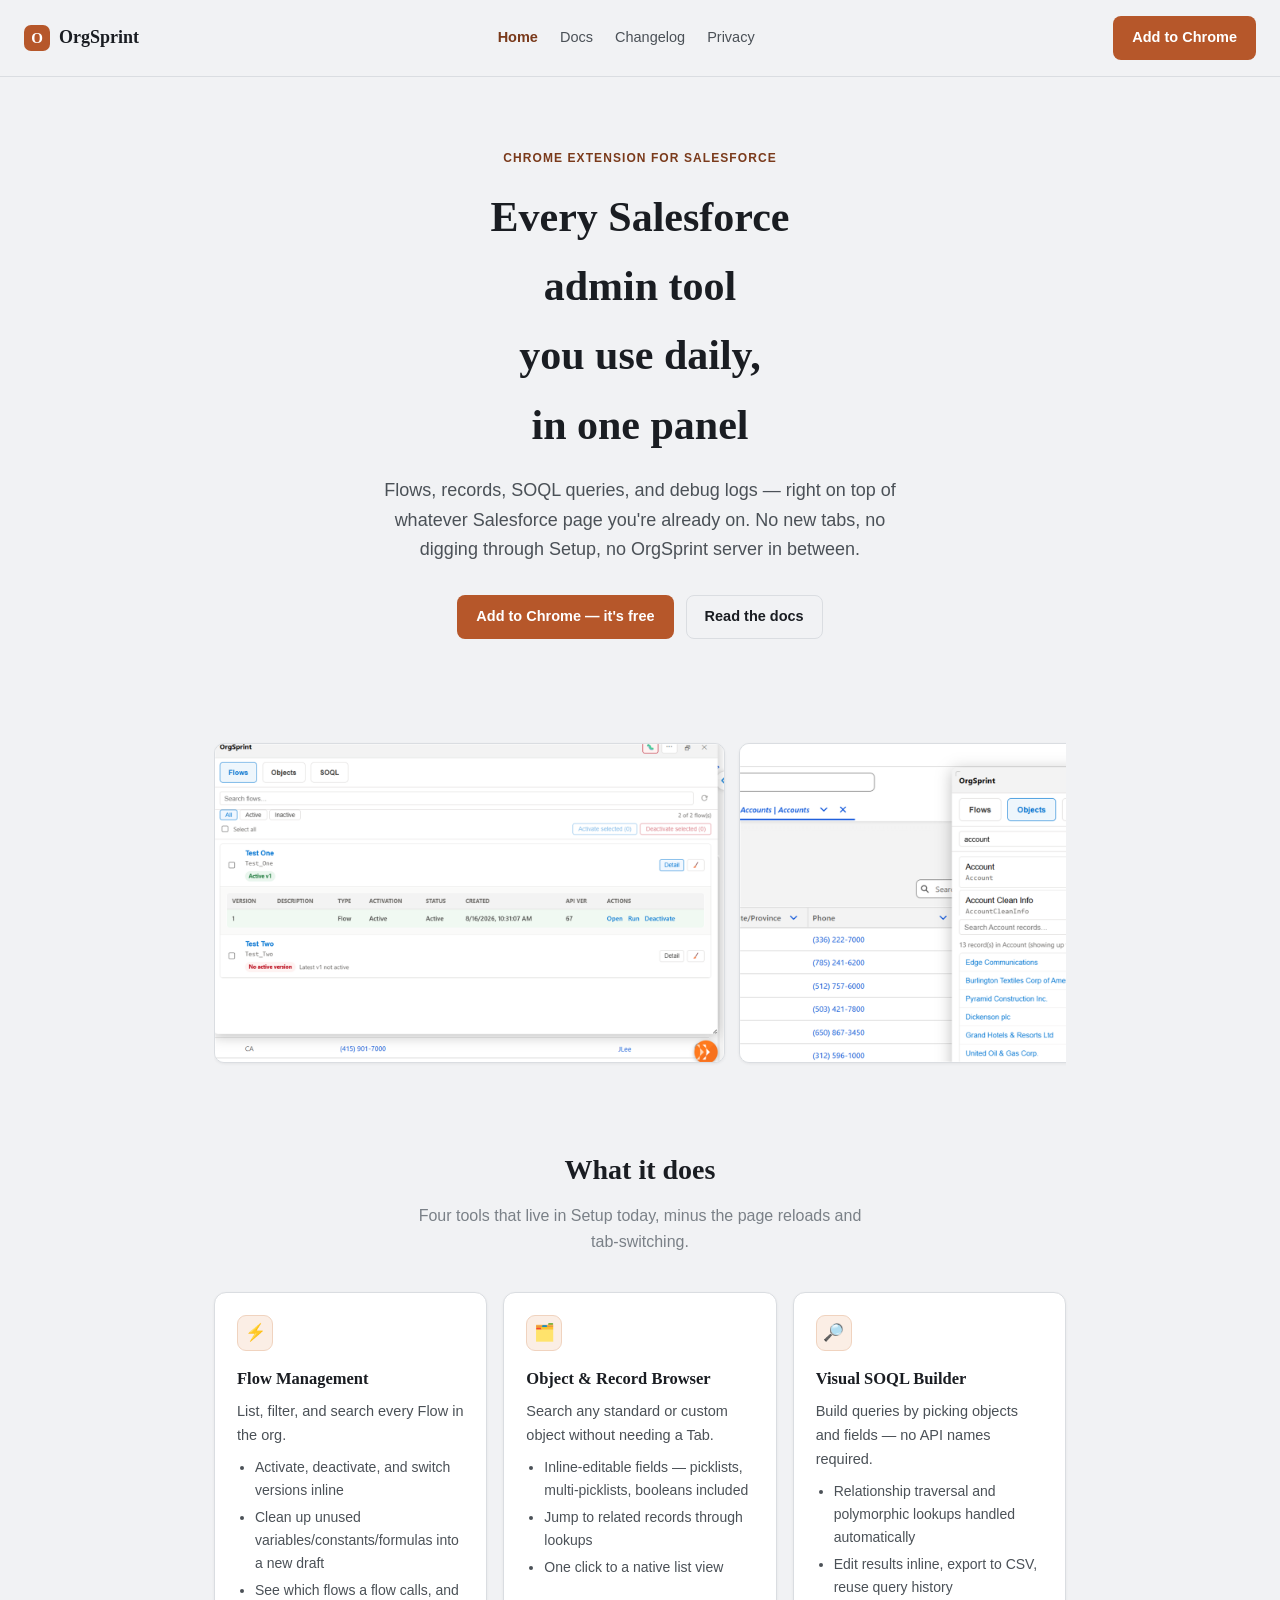
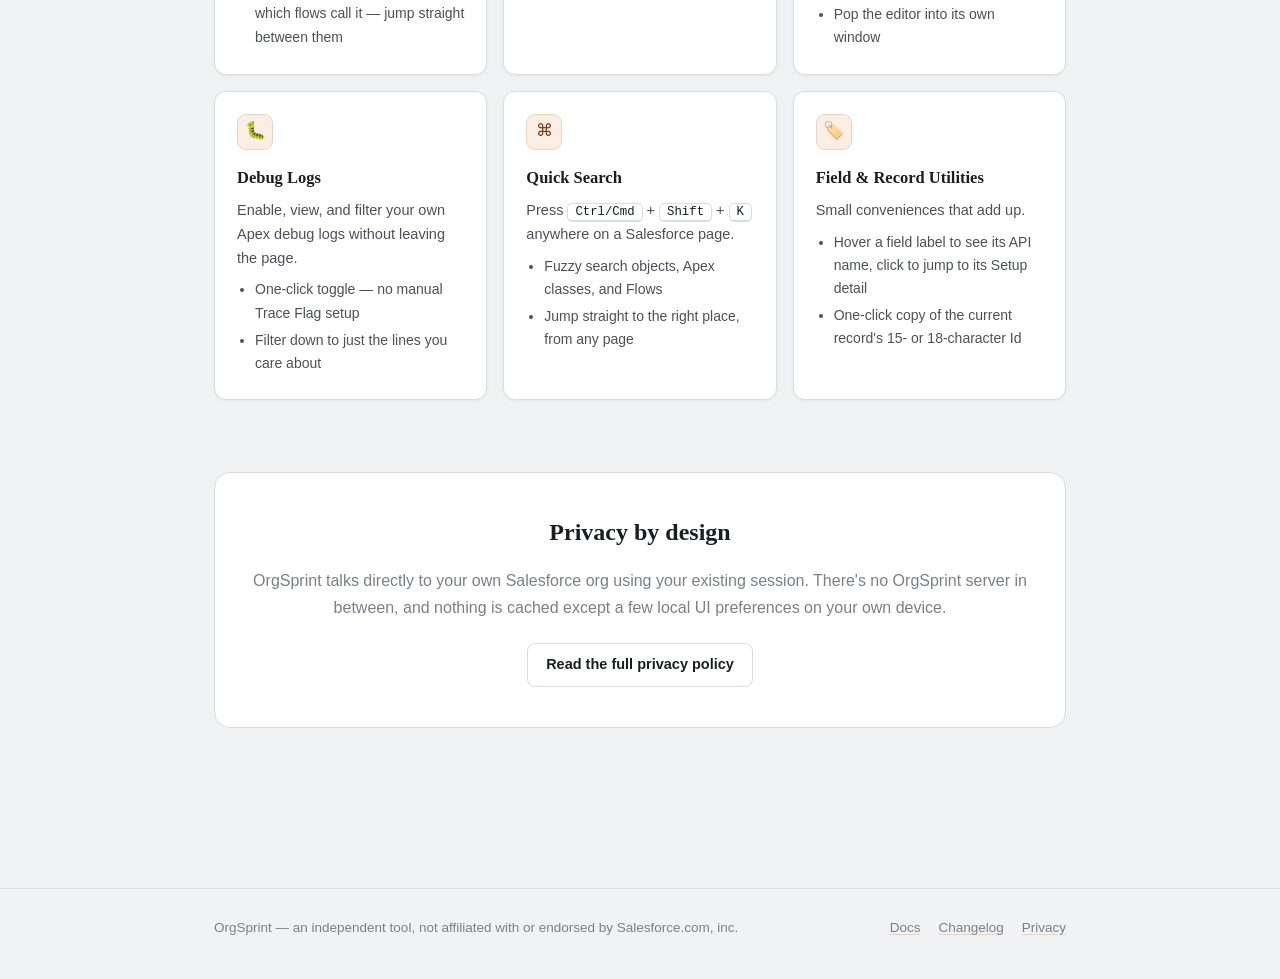
==== index.html @ 24843235 "Add OrgSprint site: home, docs, changelog" ====
<!doctype html>
<html lang="en">
<head>
<meta charset="utf-8">
<meta name="viewport" content="width=device-width,initial-scale=1">
<title>OrgSprint — Salesforce admin tools in one panel</title>
<meta name="description" content="OrgSprint is a Chrome extension that puts Flow management, an object/record browser, a visual SOQL query builder, and debug logs directly on top of your Salesforce org.">
<link rel="stylesheet" href="styles.css">
</head>
<body>

<nav class="site-nav">
  <a class="wordmark" href="index.html">
    <span class="mark">O</span>
    <span class="name">OrgSprint</span>
  </a>
  <div class="nav-links">
    <a href="index.html" class="current">Home</a>
    <a href="docs.html">Docs</a>
    <a href="changelog.html">Changelog</a>
    <a href="https://juholee1010.github.io/orgsprint-privacy/">Privacy</a>
  </div>
  <a class="btn btn-accent" href="https://chromewebstore.google.com/detail/orgsprint/cbginomfccmoihbkdgajocalehbdijlm">Add to Chrome</a>
</nav>

<div class="page">

  <header class="hero">
    <p class="eyebrow">Chrome Extension for Salesforce</p>
    <h1>Every Salesforce admin tool you use daily, in one panel</h1>
    <p>Flows, records, SOQL queries, and debug logs — right on top of whatever Salesforce page you're already on. No new tabs, no digging through Setup, no OrgSprint server in between.</p>
    <div class="hero-actions">
      <a class="btn btn-accent" href="https://chromewebstore.google.com/detail/orgsprint/cbginomfccmoihbkdgajocalehbdijlm">Add to Chrome — it's free</a>
      <a class="btn btn-ghost" href="docs.html">Read the docs</a>
    </div>
  </header>

  <div class="gallery">
    <img src="screenshots/3-flows.png" alt="OrgSprint Flow management panel showing active and inactive flow versions">
    <img src="screenshots/2-objects.png" alt="OrgSprint object and record browser">
    <img src="screenshots/5-soql-builder.png" alt="OrgSprint visual SOQL query builder">
    <img src="screenshots/1-soql-results.png" alt="OrgSprint SOQL query results">
    <img src="screenshots/4-debug-log.png" alt="OrgSprint debug log viewer">
  </div>

  <div class="section-head">
    <h2>What it does</h2>
    <p>Four tools that live in Setup today, minus the page reloads and tab-switching.</p>
  </div>

  <div class="feature-grid">
    <div class="feature-card">
      <div class="icon">⚡</div>
      <h3>Flow Management</h3>
      <p>List, filter, and search every Flow in the org.</p>
      <ul>
        <li>Activate, deactivate, and switch versions inline</li>
        <li>Clean up unused variables/constants/formulas into a new draft</li>
        <li>See which flows a flow calls, and which flows call it — jump straight between them</li>
      </ul>
    </div>
    <div class="feature-card">
      <div class="icon">🗂️</div>
      <h3>Object &amp; Record Browser</h3>
      <p>Search any standard or custom object without needing a Tab.</p>
      <ul>
        <li>Inline-editable fields — picklists, multi-picklists, booleans included</li>
        <li>Jump to related records through lookups</li>
        <li>One click to a native list view</li>
      </ul>
    </div>
    <div class="feature-card">
      <div class="icon">🔎</div>
      <h3>Visual SOQL Builder</h3>
      <p>Build queries by picking objects and fields — no API names required.</p>
      <ul>
        <li>Relationship traversal and polymorphic lookups handled automatically</li>
        <li>Edit results inline, export to CSV, reuse query history</li>
        <li>Pop the editor into its own window</li>
      </ul>
    </div>
    <div class="feature-card">
      <div class="icon">🐛</div>
      <h3>Debug Logs</h3>
      <p>Enable, view, and filter your own Apex debug logs without leaving the page.</p>
      <ul>
        <li>One-click toggle — no manual Trace Flag setup</li>
        <li>Filter down to just the lines you care about</li>
      </ul>
    </div>
    <div class="feature-card">
      <div class="icon">⌘</div>
      <h3>Quick Search</h3>
      <p>Press <span class="kbd">Ctrl/Cmd</span> + <span class="kbd">Shift</span> + <span class="kbd">K</span> anywhere on a Salesforce page.</p>
      <ul>
        <li>Fuzzy search objects, Apex classes, and Flows</li>
        <li>Jump straight to the right place, from any page</li>
      </ul>
    </div>
    <div class="feature-card">
      <div class="icon">🏷️</div>
      <h3>Field &amp; Record Utilities</h3>
      <p>Small conveniences that add up.</p>
      <ul>
        <li>Hover a field label to see its API name, click to jump to its Setup detail</li>
        <li>One-click copy of the current record's 15- or 18-character Id</li>
      </ul>
    </div>
  </div>

  <div class="cta-band">
    <h2>Privacy by design</h2>
    <p>OrgSprint talks directly to your own Salesforce org using your existing session. There's no OrgSprint server in between, and nothing is cached except a few local UI preferences on your own device.</p>
    <a class="btn btn-ghost" href="https://juholee1010.github.io/orgsprint-privacy/">Read the full privacy policy</a>
  </div>

</div>

<footer class="site-footer">
  <div class="page">
    <span>OrgSprint — an independent tool, not affiliated with or endorsed by Salesforce.com, inc.</span>
    <div class="footer-links">
      <a href="docs.html">Docs</a>
      <a href="changelog.html">Changelog</a>
      <a href="https://juholee1010.github.io/orgsprint-privacy/">Privacy</a>
    </div>
  </div>
</footer>

</body>
</html>
---- styles.css ----
:root {
  --ink: #1a1d22;
  --ink-soft: #4b5157;
  --ink-faint: #7a8087;
  --paper: #f1f2f4;
  --surface: #ffffff;
  --line: #dadde1;
  --accent: #b6572a;
  --accent-ink: #7a3a1b;
  --accent-soft: #fbeee5;
  --accent-soft-line: #f0d3bf;
  --mono-bg: #f6f5f3;
  --shadow: 0 1px 3px rgba(20, 20, 20, 0.06);
}
@media (prefers-color-scheme: dark) {
  :root {
    --ink: #edeef0;
    --ink-soft: #b7bcc3;
    --ink-faint: #82878e;
    --paper: #16181b;
    --surface: #1e2124;
    --line: #2c3036;
    --accent: #e0863f;
    --accent-ink: #f3b98a;
    --accent-soft: #2c2118;
    --accent-soft-line: #4a3421;
    --mono-bg: #1a1c1f;
    --shadow: 0 1px 3px rgba(0, 0, 0, 0.3);
  }
}

* { box-sizing: border-box; }

body {
  margin: 0;
  background: var(--paper);
  color: var(--ink-soft);
  font-family: ui-sans-serif, "Segoe UI", -apple-system, BlinkMacSystemFont, Roboto, Arial, sans-serif;
  font-size: 16px;
  line-height: 1.65;
  -webkit-font-smoothing: antialiased;
}

a { color: var(--accent-ink); text-decoration-color: var(--accent-soft-line); text-underline-offset: 2px; }
a:hover { text-decoration-color: var(--accent-ink); }

h1, h2, h3 {
  font-family: ui-serif, Georgia, "Iowan Old Style", "Palatino Linotype", serif;
  font-weight: 600;
  color: var(--ink);
  text-wrap: balance;
  margin: 0 0 10px;
}

code {
  font-family: ui-monospace, "SFMono-Regular", Consolas, monospace;
  font-size: 0.88em;
  background: var(--mono-bg);
  border: 1px solid var(--line);
  border-radius: 4px;
  padding: 1px 6px;
  color: var(--ink);
}

/* ---------- Nav ---------- */
.site-nav {
  position: sticky;
  top: 0;
  z-index: 10;
  display: flex;
  align-items: center;
  justify-content: space-between;
  gap: 16px;
  padding: 16px 24px;
  background: color-mix(in srgb, var(--paper) 88%, transparent);
  backdrop-filter: blur(8px);
  border-bottom: 1px solid var(--line);
}

.wordmark {
  display: flex;
  align-items: center;
  gap: 9px;
  text-decoration: none;
}
.wordmark .mark {
  display: inline-flex;
  align-items: center;
  justify-content: center;
  width: 26px;
  height: 26px;
  border-radius: 7px;
  background: var(--accent);
  color: #fff;
  font-family: ui-serif, Georgia, serif;
  font-weight: 700;
  font-size: 15px;
  flex-shrink: 0;
}
.wordmark .name {
  font-family: ui-serif, Georgia, serif;
  font-weight: 600;
  font-size: 18px;
  color: var(--ink);
}

.nav-links {
  display: flex;
  align-items: center;
  gap: 22px;
  font-size: 14.5px;
}
.nav-links a { color: var(--ink-soft); text-decoration: none; }
.nav-links a:hover { color: var(--accent-ink); }
.nav-links a.current { color: var(--accent-ink); font-weight: 600; }

.btn {
  display: inline-flex;
  align-items: center;
  gap: 7px;
  padding: 9px 18px;
  border-radius: 8px;
  font-size: 14.5px;
  font-weight: 600;
  text-decoration: none;
  border: 1px solid transparent;
  cursor: pointer;
}
.btn-accent {
  background: var(--accent);
  color: #fff;
}
.btn-accent:hover { background: var(--accent-ink); }
.btn-ghost {
  background: transparent;
  border-color: var(--line);
  color: var(--ink);
}
.btn-ghost:hover { border-color: var(--accent); color: var(--accent-ink); }

/* ---------- Layout ---------- */
.page {
  max-width: 900px;
  margin: 0 auto;
  padding: 0 24px 96px;
}
.page-narrow { max-width: 700px; }

/* ---------- Hero ---------- */
.hero {
  padding: 72px 0 56px;
  text-align: center;
}
.hero .eyebrow {
  font-size: 12px;
  font-weight: 700;
  letter-spacing: 0.09em;
  text-transform: uppercase;
  color: var(--accent-ink);
  margin-bottom: 14px;
}
.hero h1 {
  font-size: 42px;
  max-width: 16ch;
  margin: 0 auto 16px;
}
.hero p {
  font-size: 18px;
  color: var(--ink-soft);
  max-width: 52ch;
  margin: 0 auto 30px;
}
.hero-actions {
  display: flex;
  gap: 12px;
  justify-content: center;
  flex-wrap: wrap;
}

/* ---------- Gallery ---------- */
.gallery {
  display: flex;
  gap: 14px;
  overflow-x: auto;
  padding: 8px 4px 20px;
  margin: 40px 0;
  scroll-snap-type: x proximity;
}
.gallery img {
  height: 320px;
  border-radius: 10px;
  border: 1px solid var(--line);
  box-shadow: var(--shadow);
  scroll-snap-align: start;
  flex-shrink: 0;
}

/* ---------- Feature grid ---------- */
.section-head {
  text-align: center;
  margin: 64px 0 36px;
}
.section-head h2 { font-size: 28px; }
.section-head p { color: var(--ink-faint); max-width: 50ch; margin: 0 auto; }

.feature-grid {
  display: grid;
  grid-template-columns: repeat(auto-fit, minmax(240px, 1fr));
  gap: 16px;
}
.feature-card {
  background: var(--surface);
  border: 1px solid var(--line);
  border-radius: 12px;
  padding: 22px 22px 20px;
  box-shadow: var(--shadow);
}
.feature-card .icon {
  display: inline-flex;
  align-items: center;
  justify-content: center;
  width: 36px;
  height: 36px;
  border-radius: 9px;
  background: var(--accent-soft);
  border: 1px solid var(--accent-soft-line);
  color: var(--accent-ink);
  font-size: 17px;
  margin-bottom: 14px;
}
.feature-card h3 { font-size: 16.5px; margin-bottom: 8px; }
.feature-card p { font-size: 14.5px; color: var(--ink-soft); margin: 0; }
.feature-card ul {
  margin: 8px 0 0;
  padding-left: 18px;
  font-size: 14px;
  color: var(--ink-soft);
}
.feature-card li { margin-bottom: 4px; }

/* ---------- CTA band ---------- */
.cta-band {
  margin: 72px 0 24px;
  background: var(--surface);
  border: 1px solid var(--line);
  border-radius: 16px;
  padding: 40px 32px;
  text-align: center;
}
.cta-band h2 { font-size: 24px; }
.cta-band p { color: var(--ink-faint); margin-bottom: 22px; }

/* ---------- Footer ---------- */
.site-footer {
  border-top: 1px solid var(--line);
  padding: 28px 24px 40px;
  margin-top: 40px;
}
.site-footer .page {
  padding-bottom: 0;
  display: flex;
  justify-content: space-between;
  align-items: center;
  gap: 16px;
  flex-wrap: wrap;
  font-size: 13.5px;
  color: var(--ink-faint);
}
.site-footer a { color: var(--ink-faint); }
.footer-links { display: flex; gap: 18px; }

/* ---------- Docs page ---------- */
.doc-header {
  padding: 56px 0 8px;
}
.doc-header .eyebrow {
  font-size: 12px;
  font-weight: 700;
  letter-spacing: 0.08em;
  text-transform: uppercase;
  color: var(--accent-ink);
  margin-bottom: 12px;
}
.doc-header h1 { font-size: 34px; }
.doc-header p { font-size: 16.5px; max-width: 56ch; }

.toc {
  display: flex;
  flex-wrap: wrap;
  gap: 8px 18px;
  margin: 28px 0 48px;
  padding: 16px 20px;
  background: var(--surface);
  border: 1px solid var(--line);
  border-radius: 10px;
  font-size: 14px;
}
.toc a { text-decoration: none; }

.doc-section {
  padding: 34px 0;
  border-top: 1px solid var(--line);
}
.doc-section h2 {
  font-size: 22px;
  display: flex;
  align-items: center;
  gap: 10px;
  scroll-margin-top: 20px;
}
.doc-section h2 .num {
  font-family: ui-monospace, Consolas, monospace;
  font-size: 13px;
  color: var(--accent-ink);
  background: var(--accent-soft);
  border: 1px solid var(--accent-soft-line);
  border-radius: 5px;
  padding: 1px 7px;
}
.doc-section p { max-width: 64ch; }
.doc-section ol, .doc-section ul { max-width: 62ch; padding-left: 22px; }
.doc-section li { margin-bottom: 8px; }
.kbd {
  font-family: ui-monospace, Consolas, monospace;
  font-size: 0.85em;
  border: 1px solid var(--line);
  border-bottom-width: 2px;
  border-radius: 5px;
  padding: 1px 7px;
  background: var(--surface);
  color: var(--ink);
}

/* ---------- Changelog page ---------- */
.changelog-entry {
  padding: 28px 0;
  border-top: 1px solid var(--line);
  display: grid;
  grid-template-columns: 130px 1fr;
  gap: 24px;
}
.changelog-meta {
  padding-top: 3px;
}
.version-badge {
  display: inline-block;
  font-family: ui-monospace, Consolas, monospace;
  font-size: 13px;
  font-weight: 700;
  color: var(--accent-ink);
  background: var(--accent-soft);
  border: 1px solid var(--accent-soft-line);
  border-radius: 6px;
  padding: 2px 8px;
  margin-bottom: 6px;
}
.changelog-date {
  font-size: 12.5px;
  color: var(--ink-faint);
}
.changelog-body h3 { font-size: 17px; margin-bottom: 8px; }
.changelog-body ul { margin: 0; padding-left: 20px; font-size: 14.5px; }
.changelog-body li { margin-bottom: 5px; }
.tag {
  display: inline-block;
  font-size: 11px;
  font-weight: 700;
  text-transform: uppercase;
  letter-spacing: 0.03em;
  padding: 2px 8px;
  border-radius: 999px;
  margin-right: 6px;
}
.tag-feature { background: var(--accent-soft); color: var(--accent-ink); border: 1px solid var(--accent-soft-line); }
.tag-fix { background: var(--mono-bg); color: var(--ink-soft); border: 1px solid var(--line); }

@media (max-width: 640px) {
  .hero h1 { font-size: 32px; }
  .changelog-entry { grid-template-columns: 1fr; gap: 6px; }
  .site-nav { flex-wrap: wrap; }
  .nav-links { gap: 14px; font-size: 13.5px; }
}
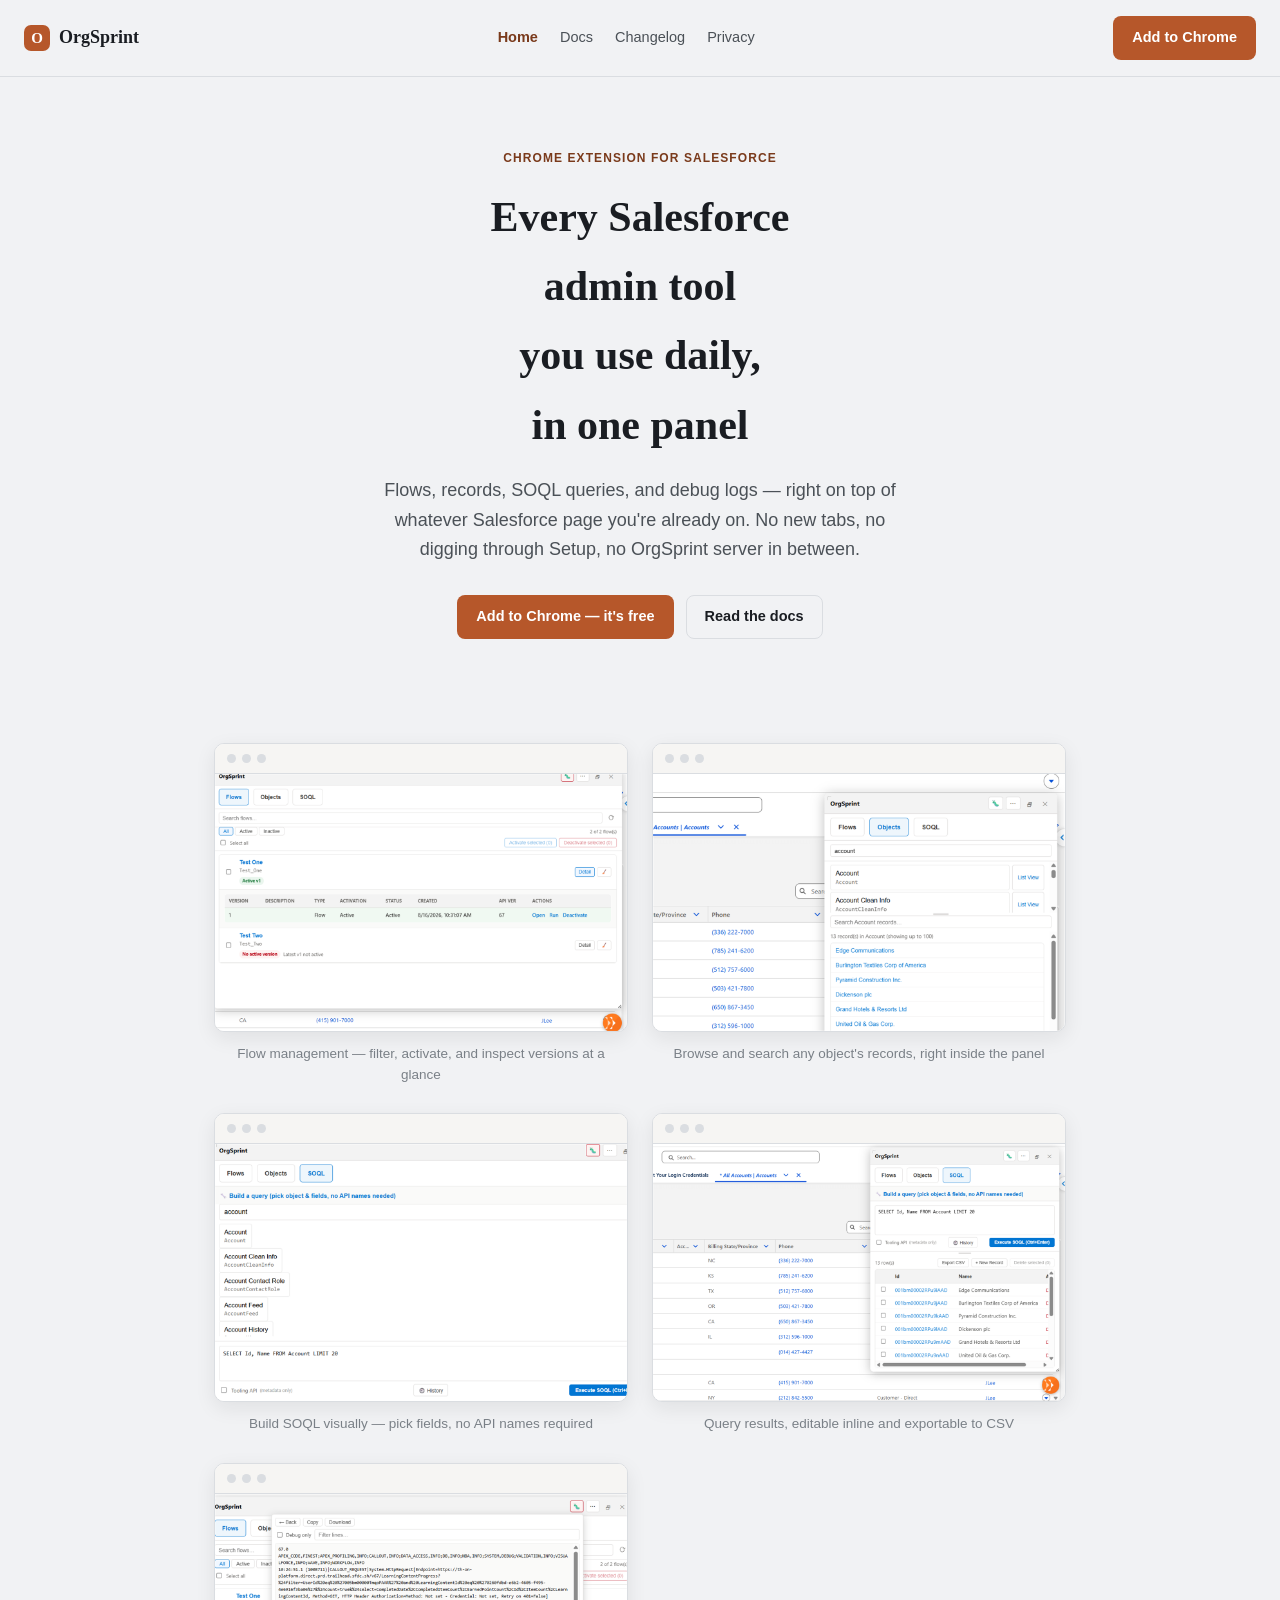
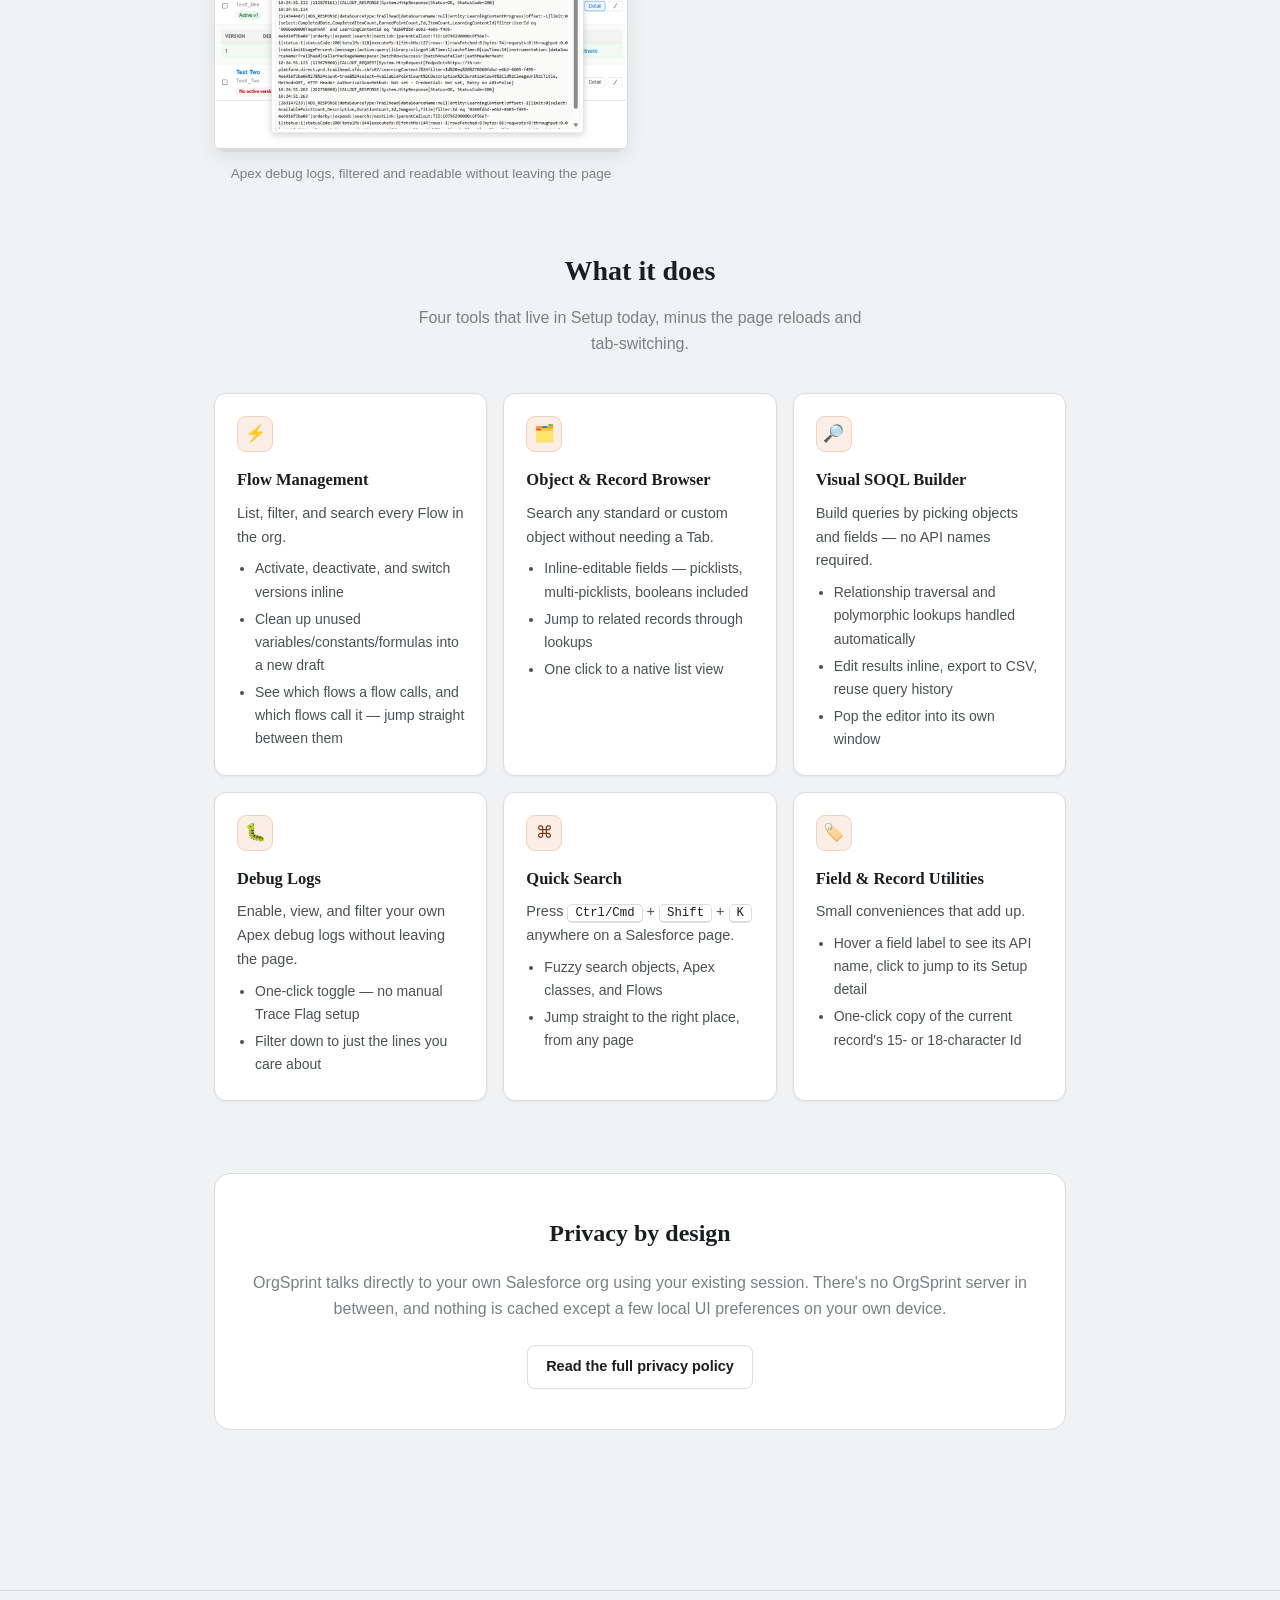
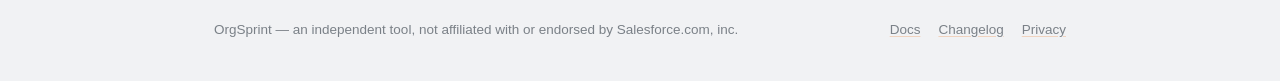
==== commit e777b030: "Redesign screenshot showcase: browser-chrome framed grid with captions instead of a bare horizontal " ====
--- a/index.html
+++ b/index.html
@@ -35,12 +35,42 @@
     </div>
   </header>
 
-  <div class="gallery">
-    <img src="screenshots/3-flows.png" alt="OrgSprint Flow management panel showing active and inactive flow versions">
-    <img src="screenshots/2-objects.png" alt="OrgSprint object and record browser">
-    <img src="screenshots/5-soql-builder.png" alt="OrgSprint visual SOQL query builder">
-    <img src="screenshots/1-soql-results.png" alt="OrgSprint SOQL query results">
-    <img src="screenshots/4-debug-log.png" alt="OrgSprint debug log viewer">
+  <div class="showcase">
+    <figure class="showcase-item">
+      <div class="browser-frame">
+        <div class="browser-frame-bar"><span class="dot"></span><span class="dot"></span><span class="dot"></span></div>
+        <img src="screenshots/3-flows.png" alt="OrgSprint Flow management panel showing active and inactive flow versions">
+      </div>
+      <figcaption>Flow management — filter, activate, and inspect versions at a glance</figcaption>
+    </figure>
+    <figure class="showcase-item">
+      <div class="browser-frame">
+        <div class="browser-frame-bar"><span class="dot"></span><span class="dot"></span><span class="dot"></span></div>
+        <img src="screenshots/2-objects.png" alt="OrgSprint object and record browser">
+      </div>
+      <figcaption>Browse and search any object's records, right inside the panel</figcaption>
+    </figure>
+    <figure class="showcase-item">
+      <div class="browser-frame">
+        <div class="browser-frame-bar"><span class="dot"></span><span class="dot"></span><span class="dot"></span></div>
+        <img src="screenshots/5-soql-builder.png" alt="OrgSprint visual SOQL query builder">
+      </div>
+      <figcaption>Build SOQL visually — pick fields, no API names required</figcaption>
+    </figure>
+    <figure class="showcase-item">
+      <div class="browser-frame">
+        <div class="browser-frame-bar"><span class="dot"></span><span class="dot"></span><span class="dot"></span></div>
+        <img src="screenshots/1-soql-results.png" alt="OrgSprint SOQL query results">
+      </div>
+      <figcaption>Query results, editable inline and exportable to CSV</figcaption>
+    </figure>
+    <figure class="showcase-item">
+      <div class="browser-frame">
+        <div class="browser-frame-bar"><span class="dot"></span><span class="dot"></span><span class="dot"></span></div>
+        <img src="screenshots/4-debug-log.png" alt="OrgSprint debug log viewer">
+      </div>
+      <figcaption>Apex debug logs, filtered and readable without leaving the page</figcaption>
+    </figure>
   </div>
 
   <div class="section-head">
--- a/styles.css
+++ b/styles.css
@@ -177,22 +177,48 @@
   flex-wrap: wrap;
 }
 
-/* ---------- Gallery ---------- */
-.gallery {
-  display: flex;
-  gap: 14px;
-  overflow-x: auto;
-  padding: 8px 4px 20px;
-  margin: 40px 0;
-  scroll-snap-type: x proximity;
-}
-.gallery img {
-  height: 320px;
+/* ---------- Showcase ---------- */
+.showcase {
+  display: grid;
+  grid-template-columns: repeat(auto-fit, minmax(320px, 1fr));
+  gap: 28px 24px;
+  margin: 48px 0;
+}
+.showcase-item {
+  margin: 0;
+}
+.browser-frame {
   border-radius: 10px;
-  border: 1px solid var(--line);
-  box-shadow: var(--shadow);
-  scroll-snap-align: start;
-  flex-shrink: 0;
+  overflow: hidden;
+  border: 1px solid var(--line);
+  box-shadow: 0 6px 20px rgba(20, 20, 20, 0.08);
+  background: var(--surface);
+}
+.browser-frame-bar {
+  display: flex;
+  align-items: center;
+  gap: 6px;
+  padding: 10px 12px;
+  background: var(--mono-bg);
+  border-bottom: 1px solid var(--line);
+}
+.browser-frame-bar .dot {
+  width: 9px;
+  height: 9px;
+  border-radius: 50%;
+  background: var(--line);
+}
+.browser-frame img {
+  display: block;
+  width: 100%;
+  height: auto;
+}
+.showcase-item figcaption {
+  margin: 12px 2px 0;
+  font-size: 13.5px;
+  line-height: 1.5;
+  color: var(--ink-faint);
+  text-align: center;
 }
 
 /* ---------- Feature grid ---------- */
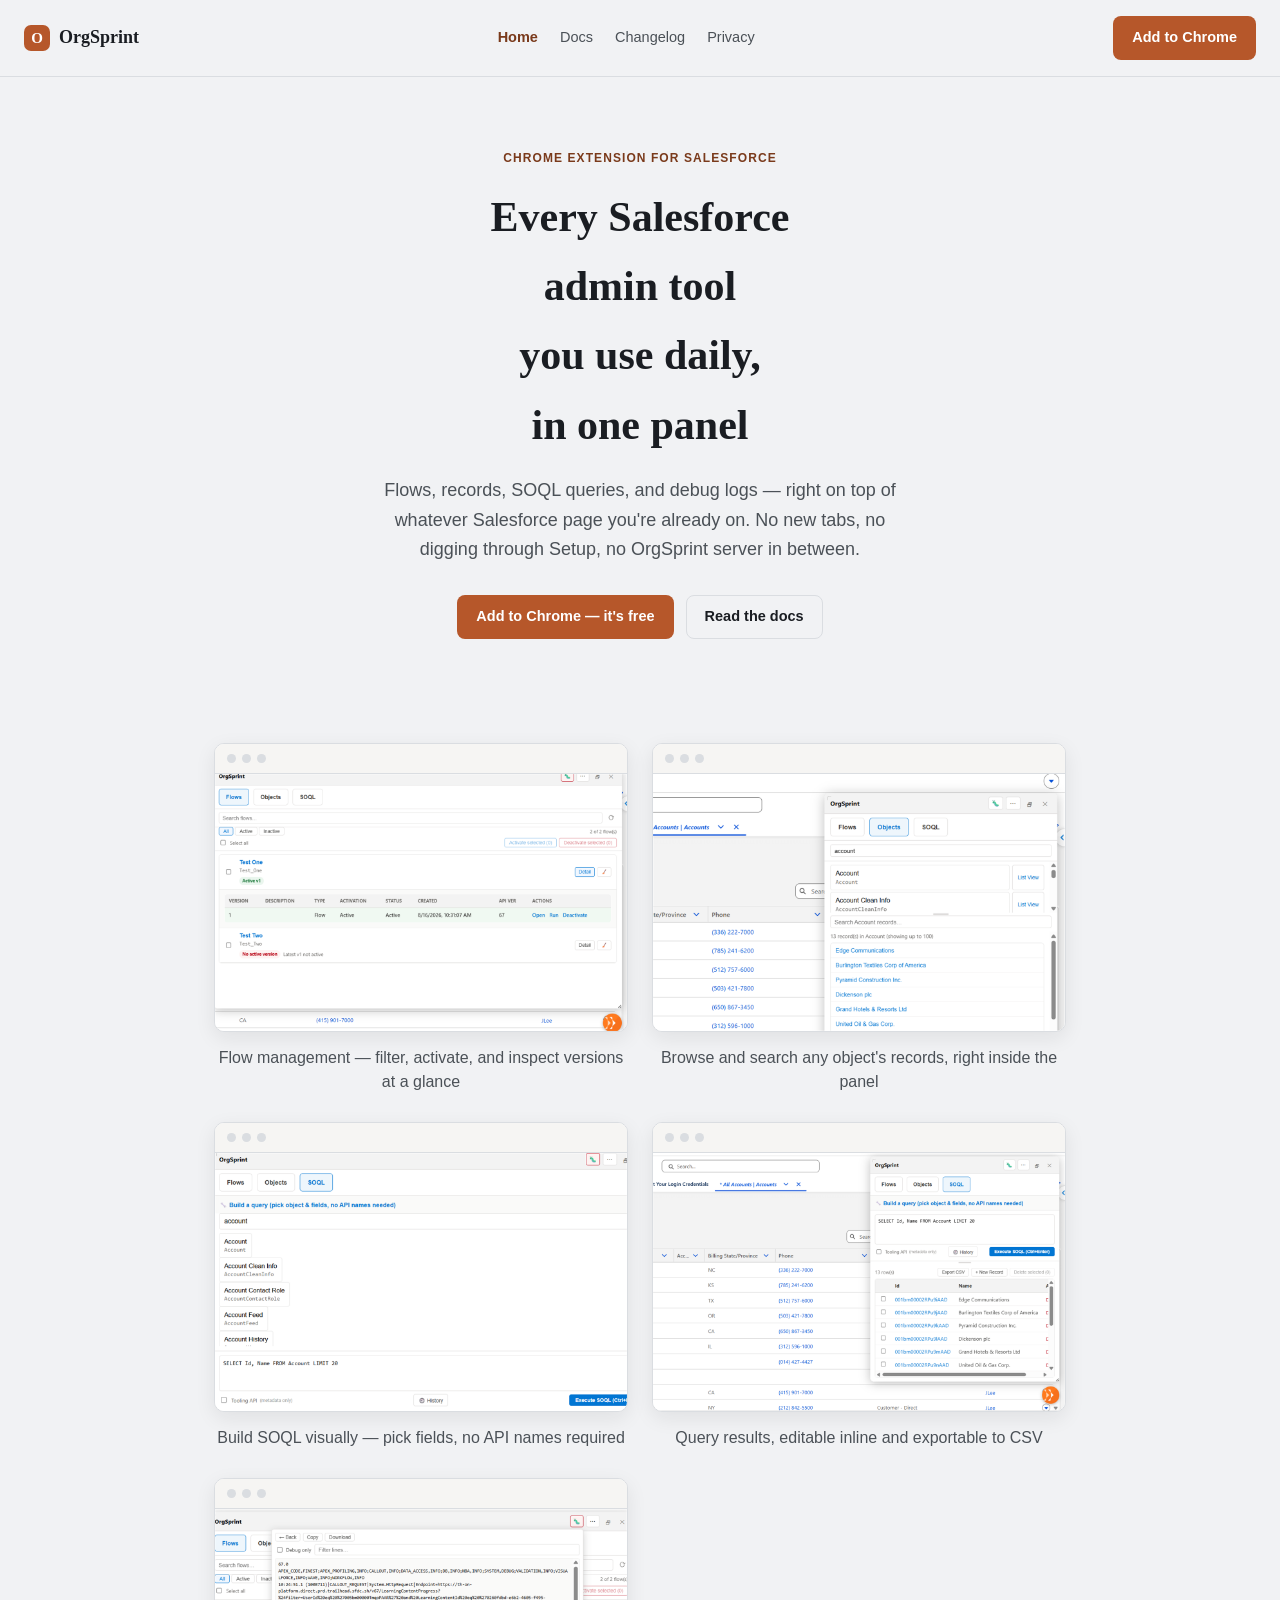
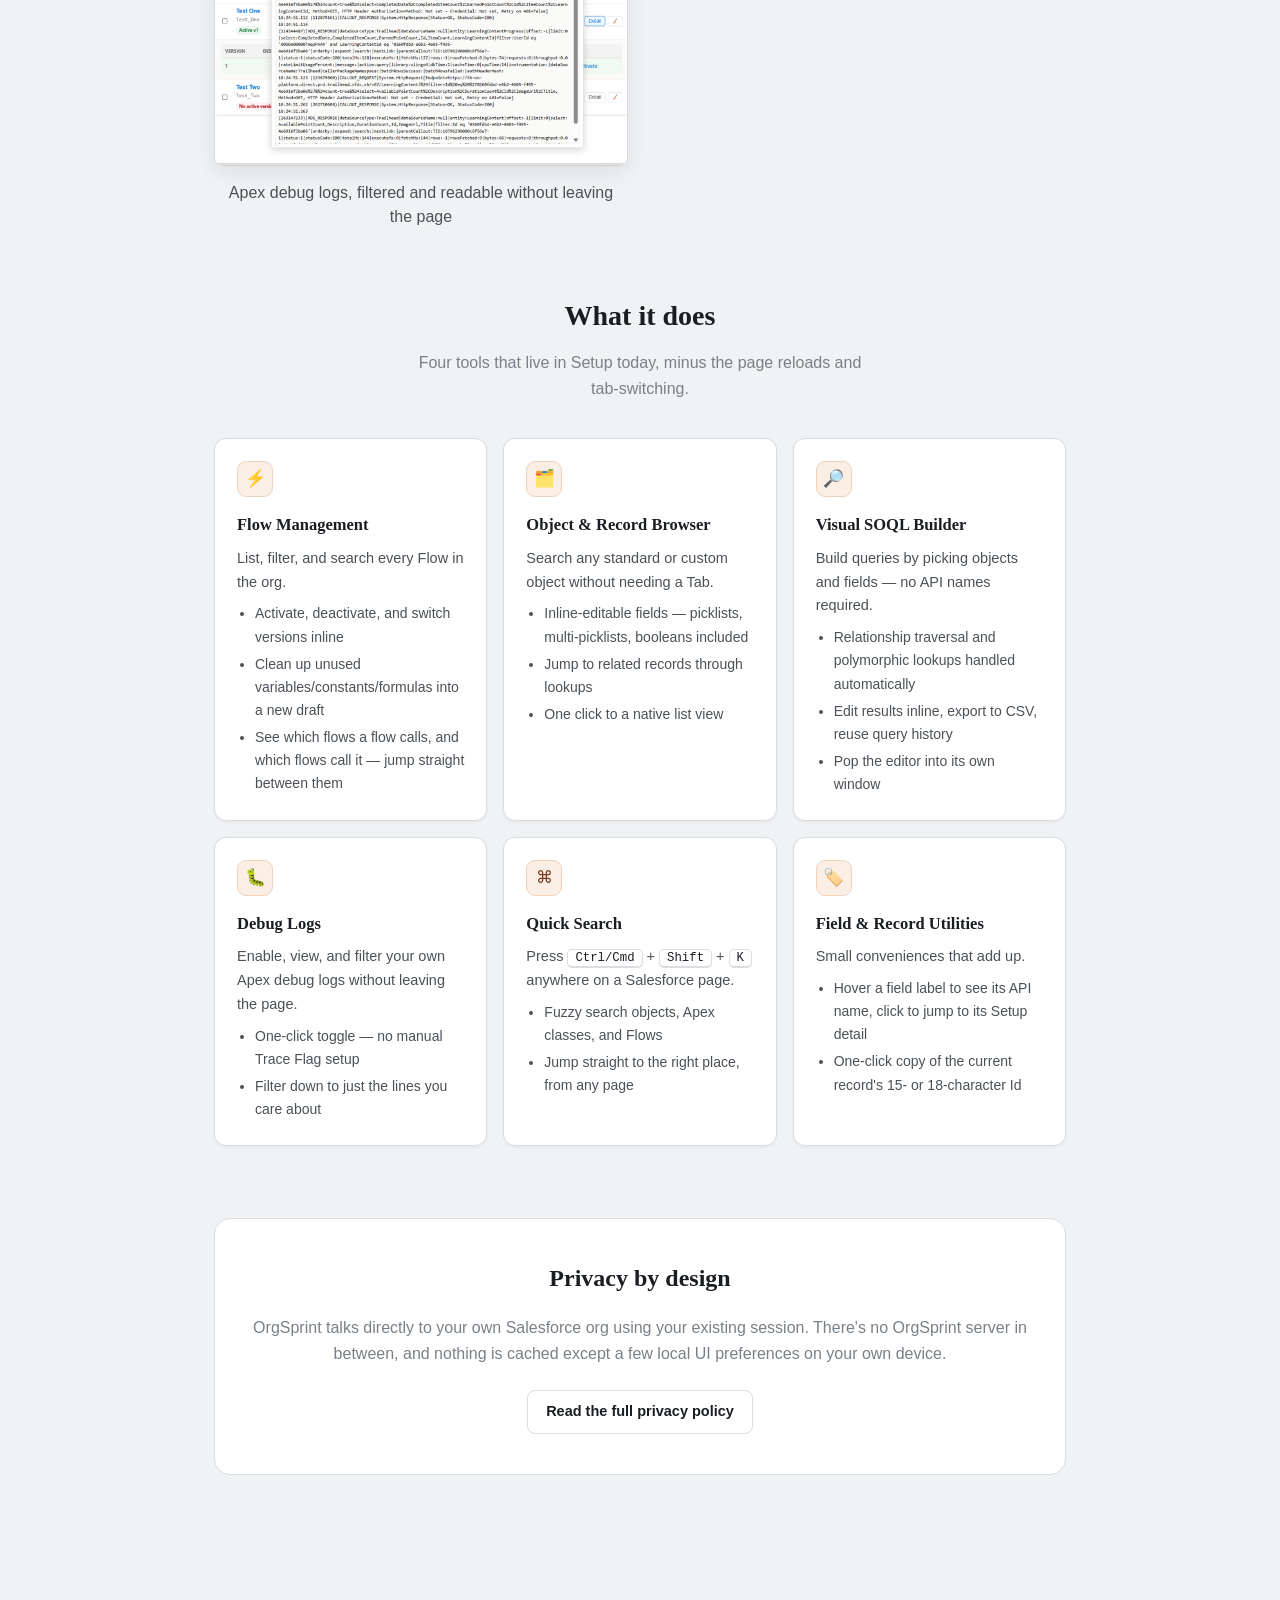
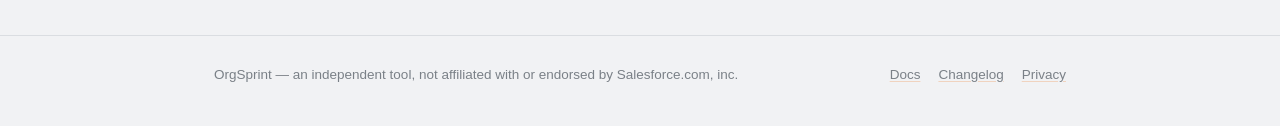
==== commit df9ebaa4: "Screenshots open in a lightbox on click, bump caption font size for readability" ====
--- a/index.html
+++ b/index.html
@@ -39,35 +39,45 @@
     <figure class="showcase-item">
       <div class="browser-frame">
         <div class="browser-frame-bar"><span class="dot"></span><span class="dot"></span><span class="dot"></span></div>
-        <img src="screenshots/3-flows.png" alt="OrgSprint Flow management panel showing active and inactive flow versions">
+        <button class="showcase-zoom" data-full="screenshots/3-flows.png" aria-label="View larger screenshot">
+          <img src="screenshots/3-flows.png" alt="OrgSprint Flow management panel showing active and inactive flow versions">
+        </button>
       </div>
       <figcaption>Flow management — filter, activate, and inspect versions at a glance</figcaption>
     </figure>
     <figure class="showcase-item">
       <div class="browser-frame">
         <div class="browser-frame-bar"><span class="dot"></span><span class="dot"></span><span class="dot"></span></div>
-        <img src="screenshots/2-objects.png" alt="OrgSprint object and record browser">
+        <button class="showcase-zoom" data-full="screenshots/2-objects.png" aria-label="View larger screenshot">
+          <img src="screenshots/2-objects.png" alt="OrgSprint object and record browser">
+        </button>
       </div>
       <figcaption>Browse and search any object's records, right inside the panel</figcaption>
     </figure>
     <figure class="showcase-item">
       <div class="browser-frame">
         <div class="browser-frame-bar"><span class="dot"></span><span class="dot"></span><span class="dot"></span></div>
-        <img src="screenshots/5-soql-builder.png" alt="OrgSprint visual SOQL query builder">
+        <button class="showcase-zoom" data-full="screenshots/5-soql-builder.png" aria-label="View larger screenshot">
+          <img src="screenshots/5-soql-builder.png" alt="OrgSprint visual SOQL query builder">
+        </button>
       </div>
       <figcaption>Build SOQL visually — pick fields, no API names required</figcaption>
     </figure>
     <figure class="showcase-item">
       <div class="browser-frame">
         <div class="browser-frame-bar"><span class="dot"></span><span class="dot"></span><span class="dot"></span></div>
-        <img src="screenshots/1-soql-results.png" alt="OrgSprint SOQL query results">
+        <button class="showcase-zoom" data-full="screenshots/1-soql-results.png" aria-label="View larger screenshot">
+          <img src="screenshots/1-soql-results.png" alt="OrgSprint SOQL query results">
+        </button>
       </div>
       <figcaption>Query results, editable inline and exportable to CSV</figcaption>
     </figure>
     <figure class="showcase-item">
       <div class="browser-frame">
         <div class="browser-frame-bar"><span class="dot"></span><span class="dot"></span><span class="dot"></span></div>
-        <img src="screenshots/4-debug-log.png" alt="OrgSprint debug log viewer">
+        <button class="showcase-zoom" data-full="screenshots/4-debug-log.png" aria-label="View larger screenshot">
+          <img src="screenshots/4-debug-log.png" alt="OrgSprint debug log viewer">
+        </button>
       </div>
       <figcaption>Apex debug logs, filtered and readable without leaving the page</figcaption>
     </figure>
@@ -157,5 +167,31 @@
   </div>
 </footer>
 
+<div class="lightbox" id="lightbox">
+  <button class="lightbox-close" aria-label="Close">✕</button>
+  <img class="lightbox-img" id="lightbox-img" src="" alt="">
+</div>
+<script>
+  const lightbox = document.getElementById('lightbox');
+  const lightboxImg = document.getElementById('lightbox-img');
+  document.querySelectorAll('.showcase-zoom').forEach((btn) => {
+    btn.addEventListener('click', () => {
+      lightboxImg.src = btn.dataset.full;
+      lightboxImg.alt = btn.querySelector('img').alt;
+      lightbox.classList.add('open');
+    });
+  });
+  function closeLightbox() {
+    lightbox.classList.remove('open');
+    lightboxImg.src = '';
+  }
+  lightbox.addEventListener('click', (e) => {
+    if (e.target === lightbox || e.target.classList.contains('lightbox-close')) closeLightbox();
+  });
+  document.addEventListener('keydown', (e) => {
+    if (e.key === 'Escape') closeLightbox();
+  });
+</script>
+
 </body>
 </html>
--- a/styles.css
+++ b/styles.css
@@ -208,17 +208,63 @@
   border-radius: 50%;
   background: var(--line);
 }
+.showcase-zoom {
+  display: block;
+  width: 100%;
+  padding: 0;
+  border: none;
+  background: none;
+  cursor: zoom-in;
+}
 .browser-frame img {
   display: block;
   width: 100%;
   height: auto;
 }
 .showcase-item figcaption {
-  margin: 12px 2px 0;
-  font-size: 13.5px;
+  margin: 14px 2px 0;
+  font-size: 16px;
   line-height: 1.5;
-  color: var(--ink-faint);
+  color: var(--ink-soft);
   text-align: center;
+}
+
+/* ---------- Lightbox ---------- */
+.lightbox {
+  display: none;
+  position: fixed;
+  inset: 0;
+  z-index: 1000;
+  background: rgba(10, 10, 12, 0.85);
+  align-items: center;
+  justify-content: center;
+  padding: 32px;
+  cursor: zoom-out;
+}
+.lightbox.open {
+  display: flex;
+}
+.lightbox-img {
+  max-width: 100%;
+  max-height: 100%;
+  border-radius: 8px;
+  box-shadow: 0 12px 48px rgba(0, 0, 0, 0.5);
+}
+.lightbox-close {
+  position: fixed;
+  top: 20px;
+  right: 24px;
+  width: 40px;
+  height: 40px;
+  border-radius: 50%;
+  border: none;
+  background: rgba(255, 255, 255, 0.12);
+  color: #fff;
+  font-size: 18px;
+  cursor: pointer;
+}
+.lightbox-close:hover {
+  background: rgba(255, 255, 255, 0.22);
 }
 
 /* ---------- Feature grid ---------- */
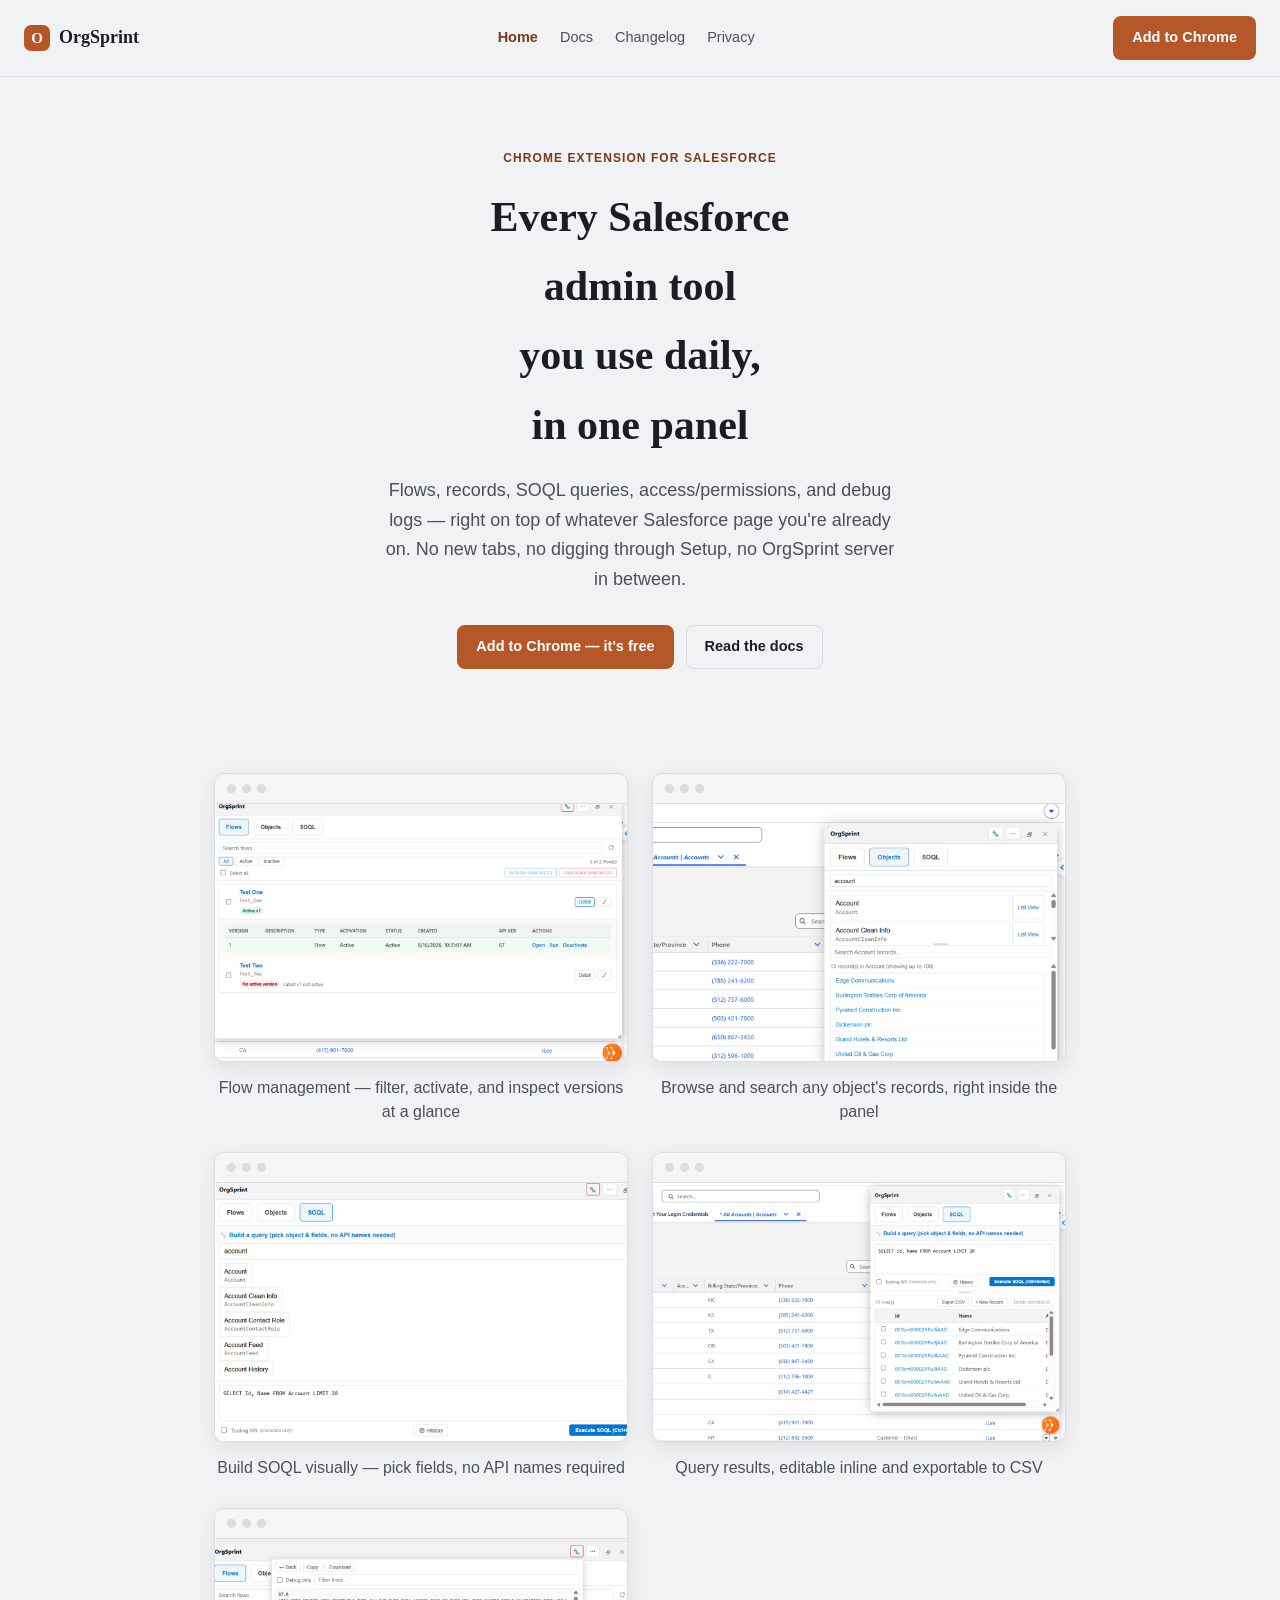
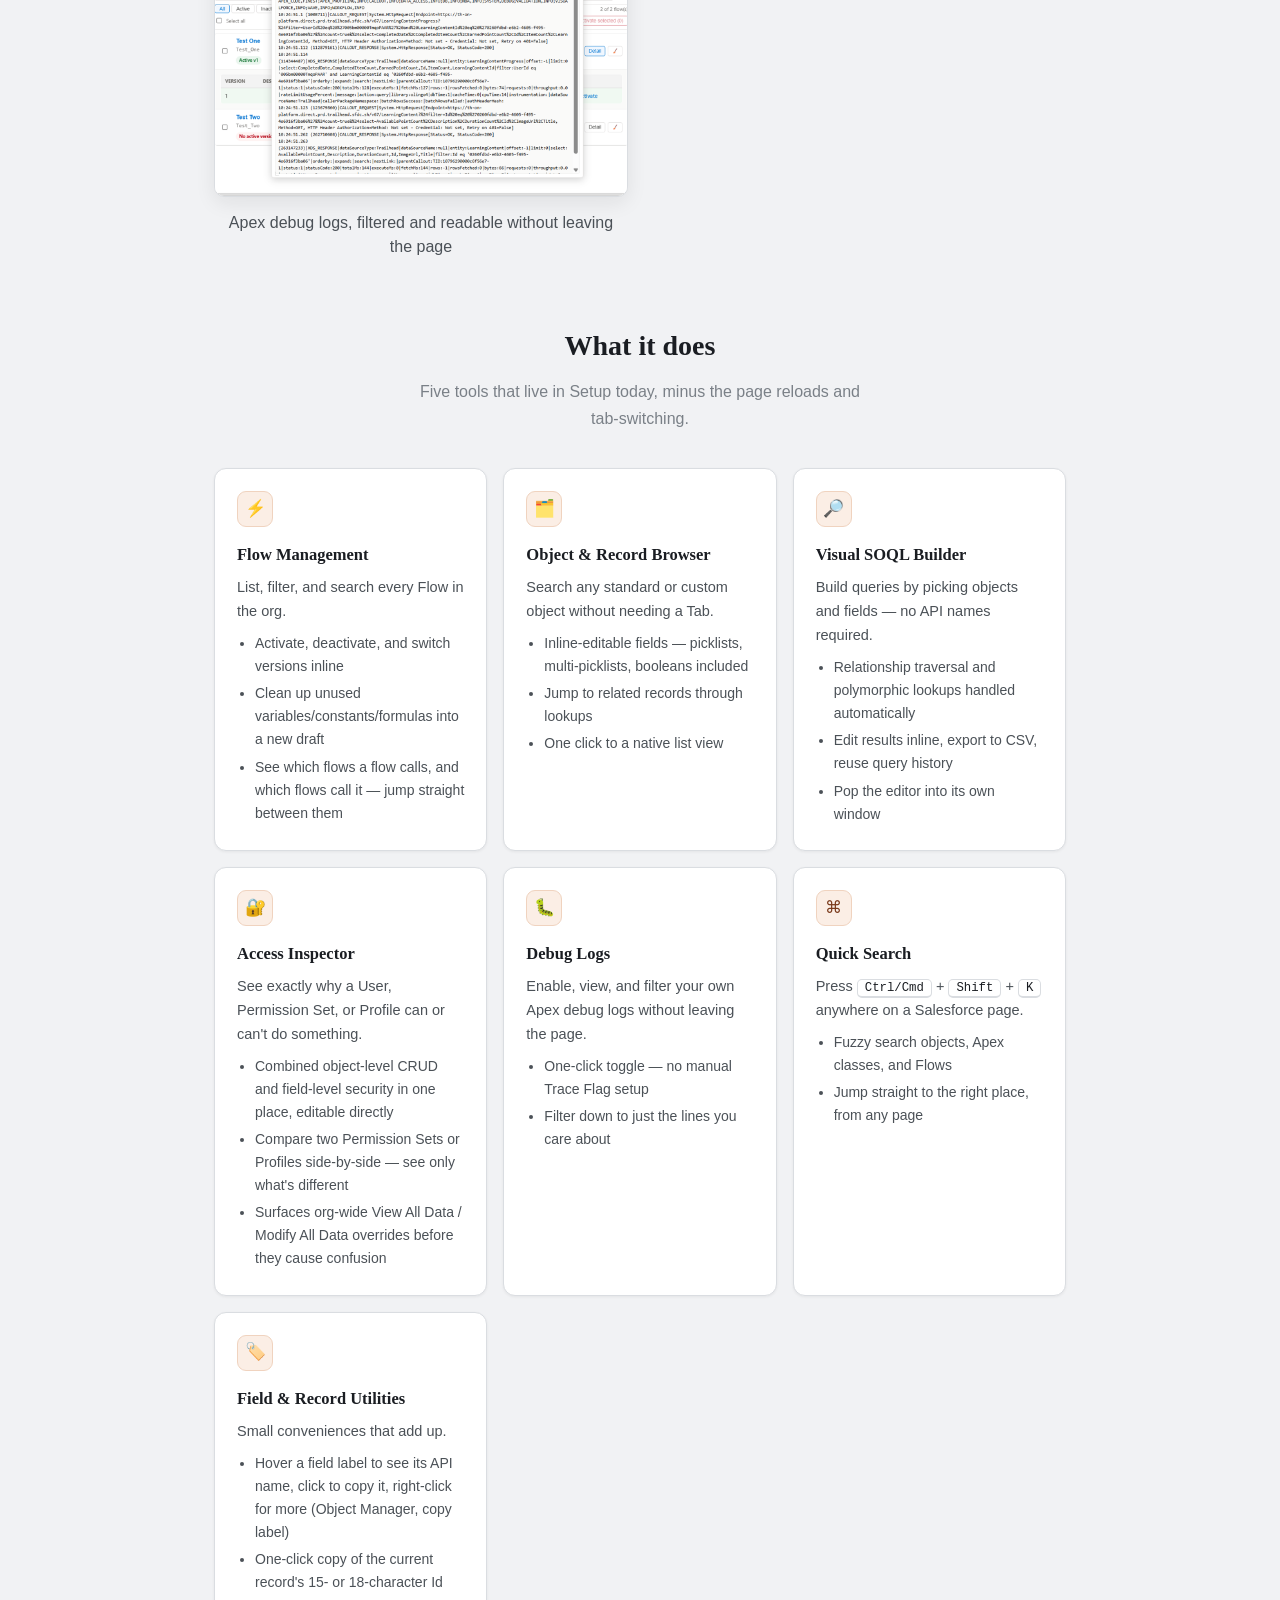
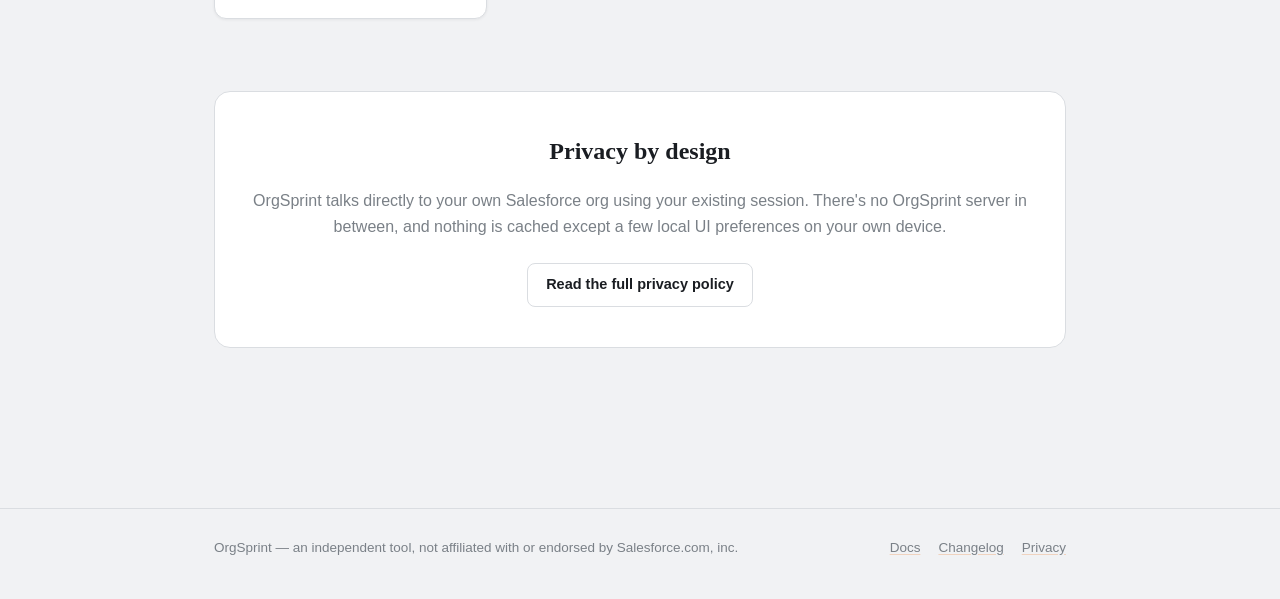
==== commit a3dc5978: "Add Access Inspector to the homepage, refresh field-utilities copy Homepage still only listed the or" ====
--- a/index.html
+++ b/index.html
@@ -4,7 +4,7 @@
 <meta charset="utf-8">
 <meta name="viewport" content="width=device-width,initial-scale=1">
 <title>OrgSprint — Salesforce admin tools in one panel</title>
-<meta name="description" content="OrgSprint is a Chrome extension that puts Flow management, an object/record browser, a visual SOQL query builder, and debug logs directly on top of your Salesforce org.">
+<meta name="description" content="OrgSprint is a Chrome extension that puts Flow management, an object/record browser, a visual SOQL query builder, an access/permission inspector, and debug logs directly on top of your Salesforce org.">
 <link rel="stylesheet" href="styles.css">
 </head>
 <body>
@@ -28,7 +28,7 @@
   <header class="hero">
     <p class="eyebrow">Chrome Extension for Salesforce</p>
     <h1>Every Salesforce admin tool you use daily, in one panel</h1>
-    <p>Flows, records, SOQL queries, and debug logs — right on top of whatever Salesforce page you're already on. No new tabs, no digging through Setup, no OrgSprint server in between.</p>
+    <p>Flows, records, SOQL queries, access/permissions, and debug logs — right on top of whatever Salesforce page you're already on. No new tabs, no digging through Setup, no OrgSprint server in between.</p>
     <div class="hero-actions">
       <a class="btn btn-accent" href="https://chromewebstore.google.com/detail/orgsprint/cbginomfccmoihbkdgajocalehbdijlm">Add to Chrome — it's free</a>
       <a class="btn btn-ghost" href="docs.html">Read the docs</a>
@@ -85,7 +85,7 @@
 
   <div class="section-head">
     <h2>What it does</h2>
-    <p>Four tools that live in Setup today, minus the page reloads and tab-switching.</p>
+    <p>Five tools that live in Setup today, minus the page reloads and tab-switching.</p>
   </div>
 
   <div class="feature-grid">
@@ -120,6 +120,16 @@
       </ul>
     </div>
     <div class="feature-card">
+      <div class="icon">🔐</div>
+      <h3>Access Inspector</h3>
+      <p>See exactly why a User, Permission Set, or Profile can or can't do something.</p>
+      <ul>
+        <li>Combined object-level CRUD and field-level security in one place, editable directly</li>
+        <li>Compare two Permission Sets or Profiles side-by-side — see only what's different</li>
+        <li>Surfaces org-wide View All Data / Modify All Data overrides before they cause confusion</li>
+      </ul>
+    </div>
+    <div class="feature-card">
       <div class="icon">🐛</div>
       <h3>Debug Logs</h3>
       <p>Enable, view, and filter your own Apex debug logs without leaving the page.</p>
@@ -142,7 +152,7 @@
       <h3>Field &amp; Record Utilities</h3>
       <p>Small conveniences that add up.</p>
       <ul>
-        <li>Hover a field label to see its API name, click to jump to its Setup detail</li>
+        <li>Hover a field label to see its API name, click to copy it, right-click for more (Object Manager, copy label)</li>
         <li>One-click copy of the current record's 15- or 18-character Id</li>
       </ul>
     </div>
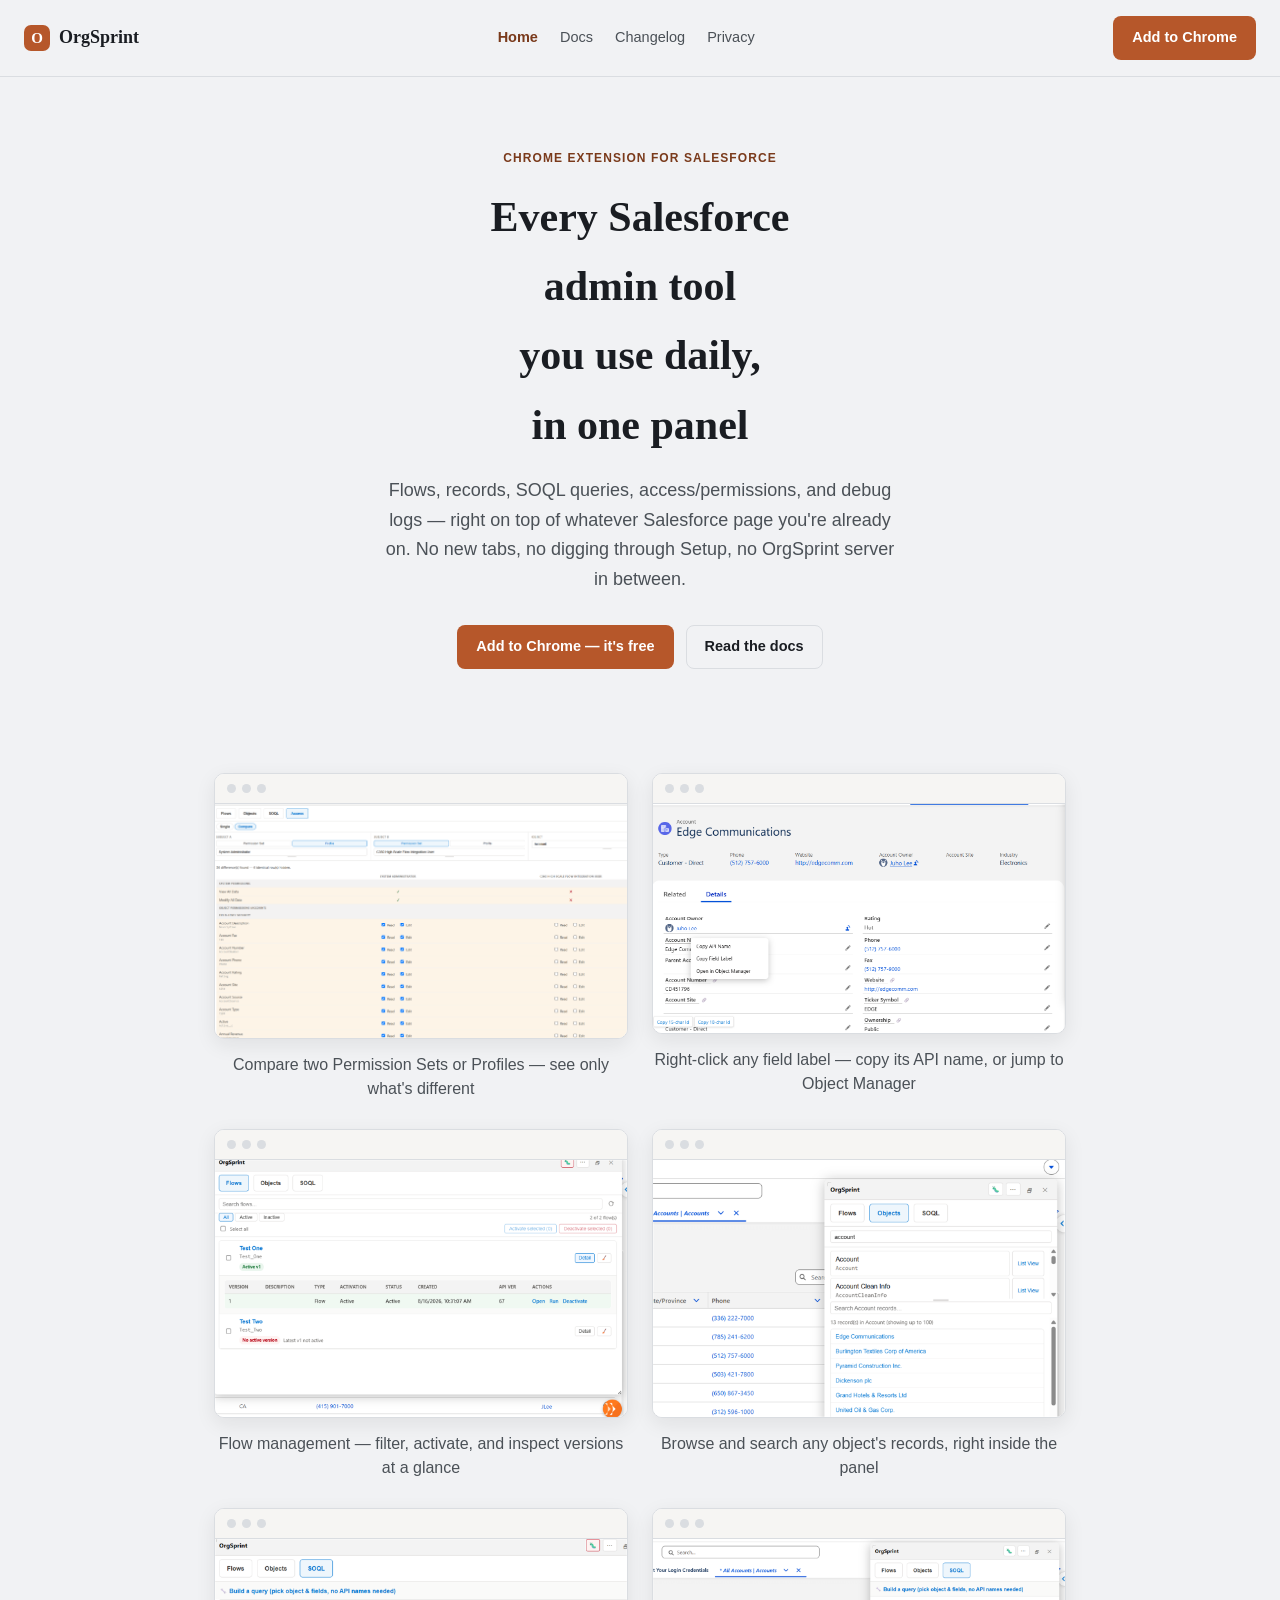
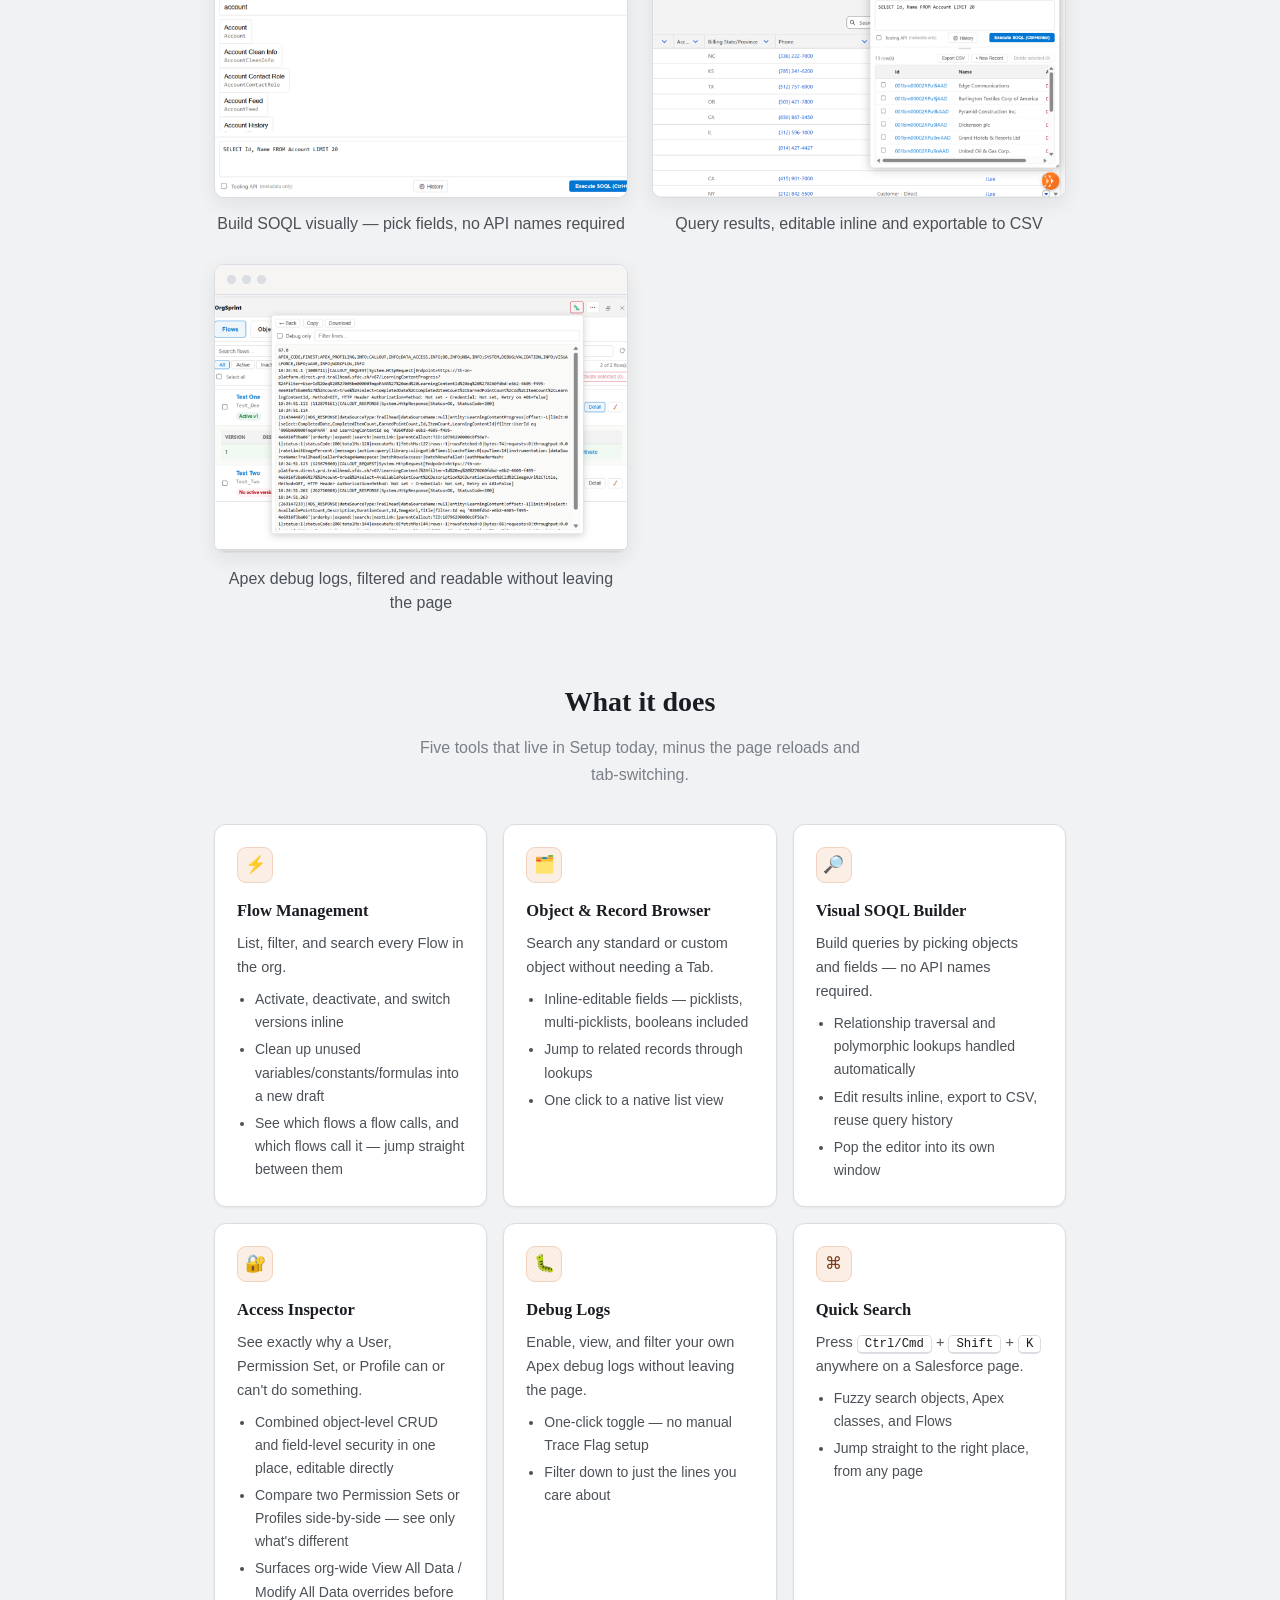
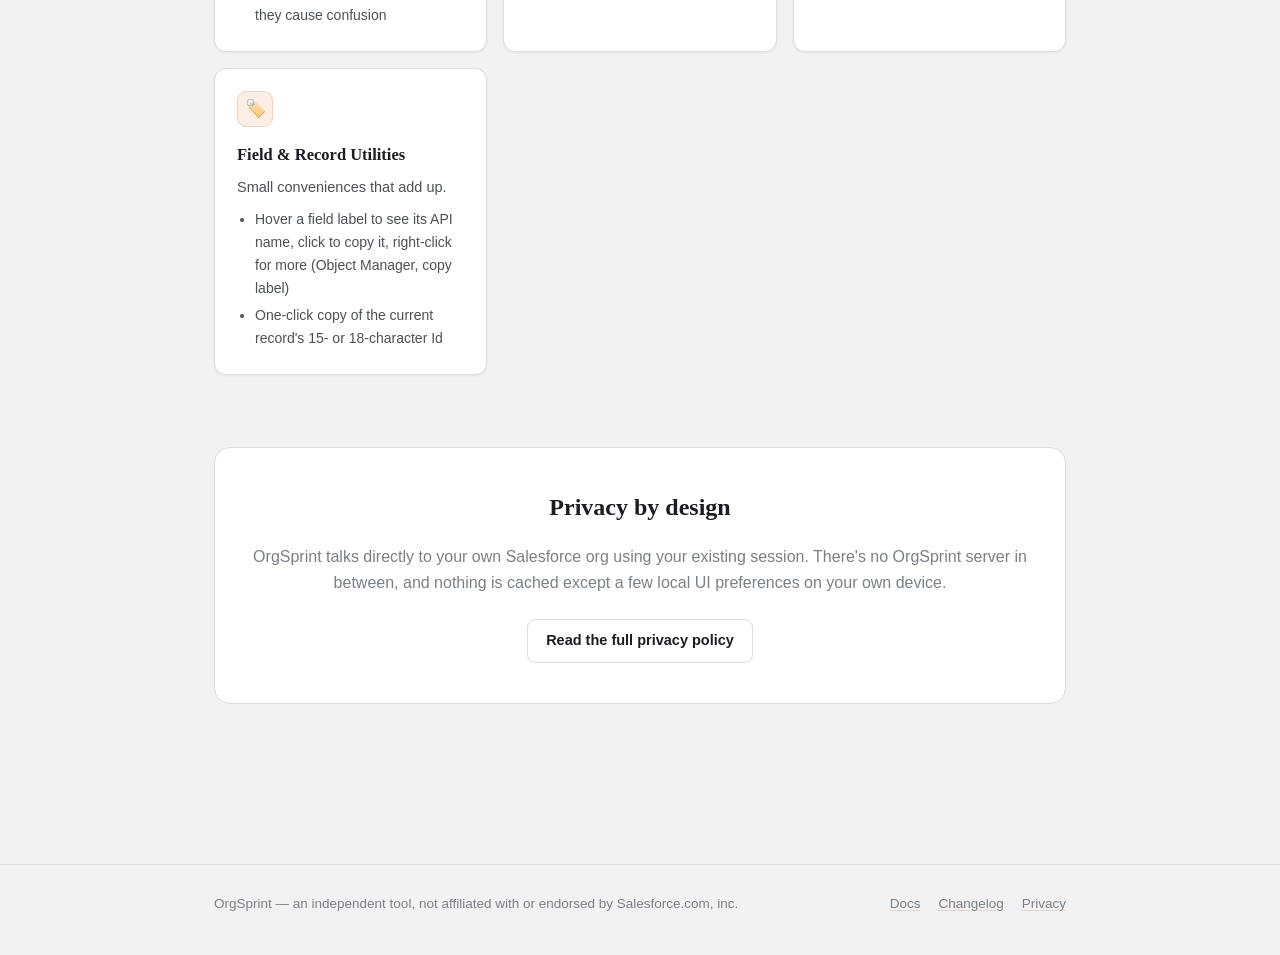
==== commit 0e43cf07: "Add Compare mode and field right-click menu screenshots to the homepage Two new showcase items at th" ====
--- a/index.html
+++ b/index.html
@@ -5,6 +5,7 @@
 <meta name="viewport" content="width=device-width,initial-scale=1">
 <title>OrgSprint — Salesforce admin tools in one panel</title>
 <meta name="description" content="OrgSprint is a Chrome extension that puts Flow management, an object/record browser, a visual SOQL query builder, an access/permission inspector, and debug logs directly on top of your Salesforce org.">
+<link rel="icon" type="image/png" href="favicon.png">
 <link rel="stylesheet" href="styles.css">
 </head>
 <body>
@@ -36,6 +37,24 @@
   </header>
 
   <div class="showcase">
+    <figure class="showcase-item">
+      <div class="browser-frame">
+        <div class="browser-frame-bar"><span class="dot"></span><span class="dot"></span><span class="dot"></span></div>
+        <button class="showcase-zoom" data-full="screenshots/7-access-compare.png" aria-label="View larger screenshot">
+          <img src="screenshots/7-access-compare.png" alt="OrgSprint Access Inspector Compare mode showing a side-by-side permission diff between a Profile and a Permission Set">
+        </button>
+      </div>
+      <figcaption>Compare two Permission Sets or Profiles — see only what's different</figcaption>
+    </figure>
+    <figure class="showcase-item">
+      <div class="browser-frame">
+        <div class="browser-frame-bar"><span class="dot"></span><span class="dot"></span><span class="dot"></span></div>
+        <button class="showcase-zoom" data-full="screenshots/6-field-menu.png" aria-label="View larger screenshot">
+          <img src="screenshots/6-field-menu.png" alt="OrgSprint right-click menu on a field label with Copy API Name, Copy Field Label, and Open in Object Manager">
+        </button>
+      </div>
+      <figcaption>Right-click any field label — copy its API name, or jump to Object Manager</figcaption>
+    </figure>
     <figure class="showcase-item">
       <div class="browser-frame">
         <div class="browser-frame-bar"><span class="dot"></span><span class="dot"></span><span class="dot"></span></div>
